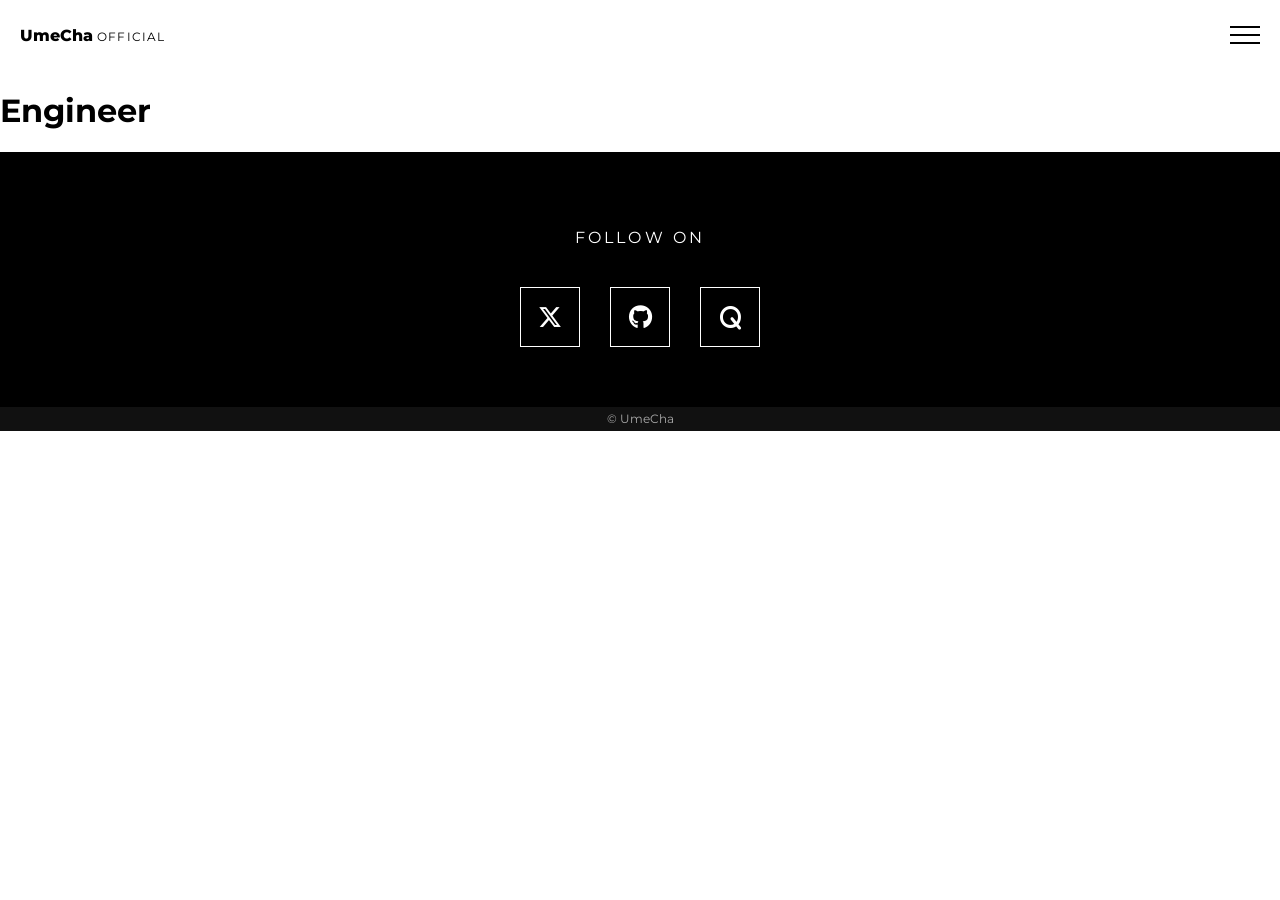
==== engineer.html @ 2894928c "first commit" ====
<!DOCTYPE html>
<html lang="ja">
<head>
  <meta charset="UTF-8">
  <title>UmeCha engineer</title>
  <meta name="viewport" content="width=device-width, initial-scale=1.0">

  <link rel="stylesheet" href="style.css">
  <link rel="stylesheet" href="https://cdnjs.cloudflare.com/ajax/libs/font-awesome/6.5.1/css/all.min.css">
  <link href="https://fonts.googleapis.com/css2?family=Montserrat:wght@700;800&display=swap" rel="stylesheet">
  
  <link rel="icon" type="image/png" href="image/favicon.png">
</head>

<body>

  <!-- ===== ヘッダー ===== -->
  <header class="header">

    <!-- 左：ホームリンク -->
    <a href="index.html" class="header-home">
      <span class="logo-main">UmeCha</span>
      <span class="logo-sub">OFFICIAL</span>
    </a>

    <!-- 右：ハンバーガー -->
    <div class="hamburger">
      <span></span>
      <span></span>
      <span></span>
    </div>

    <!-- ===== ハンバーガーメニュー中身（追加）===== -->
    <nav class="hamburger-menu">
      <a href="index.html">Home</a>
      <a href="profile.html">Profile</a>
      <a href="plate.html">Plate</a>
      <a href="song.html">Song</a>
      <a href="engineer.html">Engineer</a>      
    </nav>

  </header>

  <!-- ===== 本文 ===== -->
  <main class="engineer">
    <h1 class="engineer-title">Engineer</h1>

    <!-- SNSゾーン -->
    <section class="sns-zone">
      <p class="sns-title">FOLLOW ON</p>

      <div class="sns-icons">
        <a href="https://x.com/yaneura_1997" aria-label="X">
         <i class="fa-brands fa-x-twitter"></i>
        </a>
        <a href="https://github.com/yaneura1997" aria-label="GitHub">
         <i class="fa-brands fa-github"></i>
        </a>
        <a href="https://qiita.com/yaneura_engineer" aria-label="Qiita">
         <i class="fa-solid fa-q"></i>
        </a>
      </div>
    </section>
  </main>

  <footer class="footer">
    <p>© UmeCha</p>
  </footer>

  <!-- JSP_ハンバーガー用 -->
  <script>
    const hamburger = document.querySelector('.hamburger');
    const menu = document.querySelector('.hamburger-menu');
    
    hamburger.addEventListener('click', () => {
    menu.classList.toggle('is-open');
    });
  </script>

</body>
</html>
---- style.css ----
* {
  box-sizing: border-box;
}

/* ========================================
   全体
======================================== */

html,
body {
  margin: 0;
  padding: 0;
  font-family: "Montserrat", sans-serif;
}

/* ========================================
   ヘッダー
======================================== */

.header {
  position: relative;
  height: 70px;
}

.header-center {
  position: absolute;
  left: 50%;
  top: 50%;
  transform: translate(-50%, -50%);
  font-size: 32px;
  letter-spacing: .12em;
}

/* Home */

.header-home {
  position: absolute;
  left: 20px;
  top: 50%;
  transform: translateY(-50%);
  text-decoration: none;
  color: #000;
}

.logo-main {
  font-weight: 800;
}

.logo-sub {
  font-size: 12px;
  letter-spacing: .1em;
}

/* ハンバーガー */

.hamburger {
  position: absolute;
  right: 20px;
  top: 50%;
  transform: translateY(-50%);
  width: 30px;
  cursor: pointer;
}

.hamburger span {
  display: block;
  height: 2px;
  margin: 6px 0;
  background: #000;
}

/* メニュー */

.hamburger-menu {
  position: absolute;
  top: 70px;
  right: 0;
  display: none;
  flex-direction: column;
  gap: 16px;
  padding: 24px;
  background: #fff;
  z-index: 100;
}

.hamburger-menu.is-open {
  display: flex;
}

.hamburger-menu a {
  color: #333;
  text-decoration: none;
  font-size: 18px;
}

/* ========================================
   Hero
======================================== */

.hero {
  position: relative;
  width: 100%;
  height: 90vh;
  padding: 10px;
}

.hero img {
  width: 100%;
  height: 100%;
  object-fit: cover;
}

.hero-menu {
  position: absolute;
  left: 50%;
  bottom: 8%;
  transform: translateX(-50%);
  display: flex;
  gap: 40px;
}

.hero-menu a {
  padding: 12px 26px;
  border: 1px solid #fff;
  color: #fff;
  text-decoration: none;
  transition: .3s;
}

.hero-menu a:hover {
  background: #555;
}

/* ========================================
   Profile
======================================= */

.profile{
    max-width:1000px;
    margin:auto;
    padding:80px 20px;
}

.profile-title{
    width:85%;
    max-width:1200px;
    margin:0 auto 40px;

    font-size:56px;
    font-weight:600;

    text-align:left;
}

.profile-hero{
    width:85%;
    max-width:1200px;
    height:auto;
    display:block;
    margin:0 auto 70px;
}

.profile-content{
    max-width:1000px;
    margin:auto;
}

.profile-content h1{
    font-size:48px;
}

.profile-sub{
    font-size:18px;
}

.profile-content p{
    font-size:18px;
    line-height:1.9;
}

/* ========================================
   一覧ページ共通（Plate / Song）
======================================== */

.plate,
.song {
  max-width: 1000px;
  margin: auto;
  padding: 80px 20px;
}

.plate-title,
.song-title {
  font-size: 56px;
  font-weight: 600;
}

.plate-menu,
.song-menu {
  display: flex;
  gap: 40px;
  margin-bottom: 40px;
}

.plate-menu a,
.song-menu a {
  color: #888;
  text-decoration: none;
}

.plate-menu a.active,
.song-menu a.active {
  color: #000;
  font-weight: bold;
  border-bottom: 2px solid #000;
}

.plate-grid,
.song-grid {
  display: grid;
  grid-template-columns: repeat(3,1fr);
  gap: 30px;
}

/* カード共通 */

.plate-card,
.song-card {
  display: block;
  text-decoration: none;
  color: #000;
  transition: .3s;
}

.plate-card img,
.song-card img {
  width: 100%;
  aspect-ratio: 1/1;
  object-fit: cover;
  border-radius: 8px;
}

.song-card img {
  transition: .3s;
}

.song-card:hover img {
  opacity: .75;
}

.plate-card h2,
.song-card h2 {
  font-size: 30px;
  margin: 15px 0 5px;
}

.plate-card p,
.song-card p {
  margin: 0;
  color: #777;
}

/* ========================================
   Song Detail
======================================== */

.song-detail {
  max-width: 1000px;
  margin: auto;
  padding: 80px 20px;
}

.song-detail-inner {
  display: flex;
  flex-direction: column;
  align-items: center;
  gap: 40px;
}

.song-detail img {
  width: 500px;
  max-width: 100%;
  aspect-ratio: 1/1;
  object-fit: cover;
  border-radius: 8px;
}

.song-info {
  width: 500px;
  max-width: 100%;
}

.song-info h1 {
  margin: 0;
  font-size: 24px;
}

.type {
  margin: 10px 0 30px;
  color: #777;
  font-size: 20px;
}

.release {
  margin-bottom: 35px;
}

.credit p {
  margin-bottom: 25px;
}

.links {
  display: flex;
  gap: 20px;
  margin-top: 40px;
}

.links a {
  color: #000;
  text-decoration: none;
  border-bottom: 1px solid #000;
}

.back {
  margin-top: 60px;
}

.back a {
  color: #555;
  text-decoration: none;
}

.back a:hover {
  color: #000;
}

/* ========================================
   Plate Detail
======================================== */

.plate-detail {
  max-width: 1000px;
  margin: auto;
  padding: 80px 20px;
}

.plate-detail-inner {
  display: flex;
  flex-direction: column;
  align-items: center;
  gap: 40px;
}

.plate-detail img {
  width: 500px;
  max-width: 100%;
  aspect-ratio: 1/1;
  object-fit: cover;
  border-radius: 8px;
}

.plate-info {
  width: 500px;
  max-width: 100%;
}

.plate-info h1 {
  margin: 0;
  font-size: 24px;
}

.type {
  margin: 10px 0 30px;
  color: #777;
  font-size: 20px;
}

.release {
  margin-bottom: 35px;
}

.credit p {
  margin-bottom: 25px;
}

.links {
  display: flex;
  gap: 20px;
  margin-top: 40px;
}

.links a {
  color: #000;
  text-decoration: none;
  border-bottom: 1px solid #000;
}

.back {
  margin-top: 60px;
}

.back a {
  color: #555;
  text-decoration: none;
}

.back a:hover {
  color: #000;
}

/* ========================================
   SNS
======================================== */

.sns-zone {
  padding: 60px 20px;
  background: #000;
  color: #fff;
}

.sns-title {
  text-align: center;
  margin-bottom: 40px;
  letter-spacing: .2em;
}

.sns-icons {
  display: flex;
  justify-content: center;
  gap: 30px;
}

.sns-icons a {
  width: 60px;
  height: 60px;
  display: flex;
  justify-content: center;
  align-items: center;
  color: #fff;
  text-decoration: none;
  border: 1px solid #fff;
  transition: .3s;
}

.sns-icons a:hover {
  background: #fff;
  color: #000;
}

.sns-icons i {
  font-size: 24px;
}

/* ========================================
   Footer
======================================== */

.footer {
  display: flex;
  justify-content: center;
  align-items: center;
  height: 24px;
  background: #111;
  color: #aaa;
  font-size: 12px;
}

/* ========================================
   Responsive
======================================== */

@media (max-width:768px){

  /* ---------- Header ---------- */

  .header{
    height:60px;
  }

  .header-home{
    left:15px;
  }

  .logo-main{
    font-size:22px;
  }

  .logo-sub{
    font-size:10px;
  }

  .hamburger{
    right:15px;
    width:28px;
  }

  .hamburger-menu{
    width:100%;
    top:60px;
    right:0;
    padding:20px;
  }

  .hamburger-menu a{
    font-size:20px;
  }

  /* ---------- Hero ---------- */

  .hero{
    height:60vh;
    padding:0;
  }

  .hero-menu{
    flex-direction:column;
    gap:15px;
    bottom:30px;
  }

  .hero-menu a{
    width:220px;
    text-align:center;
  }

  /* ---------- 共通 ---------- */

  .profile,
  .plate,
  .song,
  .song-detail,
  .plate-detail{
    padding:40px 20px;
  }

  .plate-grid,
  .song-grid{
    grid-template-columns:1fr;
  }

  .plate-menu,
  .song-menu{
    flex-wrap:wrap;
    gap:20px;
  }

  .plate-title,
  .song-title{
    font-size:42px;
  }

  .profile-title{
    font-size:42px;
    margin-bottom:25px;
  }

  /* ---------- Profile ---------- */

  .profile-hero{
    width:100%;
    margin-bottom:40px;
  }

  .profile-content h1{
    font-size:40px;
  }

  .profile-sub{
    font-size:18px;
    margin-bottom:25px;
  }

  .profile-content p{
    font-size:16px;
    line-height:1.8;
    margin-bottom:24px;
  }

  /* ---------- Detail ---------- */

  .song-detail img,
  .plate-detail img{
    width:100%;
  }

  .song-info,
  .plate-info{
    width:100%;
  }

  .track-title{
    font-size:16px;
  }

  .lyrics-popup{
    width:90vw;
    font-size:12px;
    max-height:220px;
  }

  /* ---------- SNS ---------- */

  .sns-icons{
    flex-direction:column;
    gap:15px;
  }

}

/* ========================================
   Track List
======================================== */

.track-list h2{

    font-size:20px;
    letter-spacing:.08em;
    margin:50px 0 20px;

}

.track{

    padding:24px 0;
    border-bottom:1px solid #ddd;

}

.track-head{

    display:flex;
    justify-content:space-between;
    align-items:center;
    margin-bottom:14px;

}

.track-title{

    position:relative;
    font-size:18px;
    cursor:pointer;
    transition:.2s;

}

.track-title:hover{

    color:#777;

}

/* ---------- Player ---------- */

.player{

    display:flex;
    align-items:center;
    gap:12px;

    max-height:0;
    overflow:hidden;
    opacity:0;

    transition:.25s;

}

.current,
.duration{

    width:38px;
    font-size:13px;
    color:#777;
    text-align:center;

}

.track:hover .player{

    max-height:40px;
    opacity:1;
    margin-top:12px;

}

.play{

    border:none;
    background:none;
    font-size:18px;
    cursor:pointer;
    padding:0;
    width:22px;

}

/* ---------- Range ---------- */

.seek{

    flex:1;
    appearance:none;
    -webkit-appearance:none;
    background:transparent;
    cursor:pointer;

}

/* 線 */

.seek::-webkit-slider-runnable-track{

    height:2px;
    background:#000;

}

/* 丸 */

.seek::-webkit-slider-thumb{

    -webkit-appearance:none;
    width:10px;
    height:10px;
    border-radius:50%;
    background:#000;
    margin-top:-4px;

}

.seek::-moz-range-track{

    height:2px;
    background:#000;

}

.seek::-moz-range-thumb{

    width:10px;
    height:10px;
    border:none;
    border-radius:50%;
    background:#000;

}

/* ---------- Lyrics Popup ---------- */

.lyrics-popup{

    position:absolute;

    bottom:calc(100% + 1px);
    left:0;

    width:320px;
    max-height:260px;

    overflow-y:auto;

    background:#fff;
    opacity:1;

    border:1px solid #ddd;
    border-radius:10px;

    padding:18px;

    white-space:pre-line;
    line-height:1.9;
    font-size:13px;

    color:#000;

    box-shadow:0 8px 30px rgba(0,0,0,.12);

    display:none;

    z-index:9999;

}

/* ホバー時に表示 */

.track-title:hover .lyrics-popup{

    display:block;

}

/* スクロールバー */

.lyrics-popup::-webkit-scrollbar{

    width:6px;

}

.lyrics-popup::-webkit-scrollbar-thumb{

    background:#bbb;
    border-radius:999px;

}

.lyrics-popup::-webkit-scrollbar-track{

    background:transparent;

}

/* 吹き出しの三角 */

.lyrics-popup::after{

    content:"";

    position:absolute;

    left:20px;
    top:100%;

    border:8px solid transparent;
    border-top-color:#fff;

}

.track-title:hover .lyrics-popup{

    display:block;

}

/* スクロールバー */

.lyrics-popup::-webkit-scrollbar{

    width:6px;

}

.lyrics-popup::-webkit-scrollbar-thumb{

    background:#bbb;
    border-radius:20px;

}

.lyrics-popup::-webkit-scrollbar-track{

    background:transparent;

}

/* 曲名 + 再生ボタン */

.track-left{

    display:flex;
    align-items:center;
    width:100%;

}

.track-title{

    flex:1;

}

.play{

    margin-left:auto;
    border:none;
    background:none;
    font-size:18px;
    cursor:pointer;
    padding:0;

}
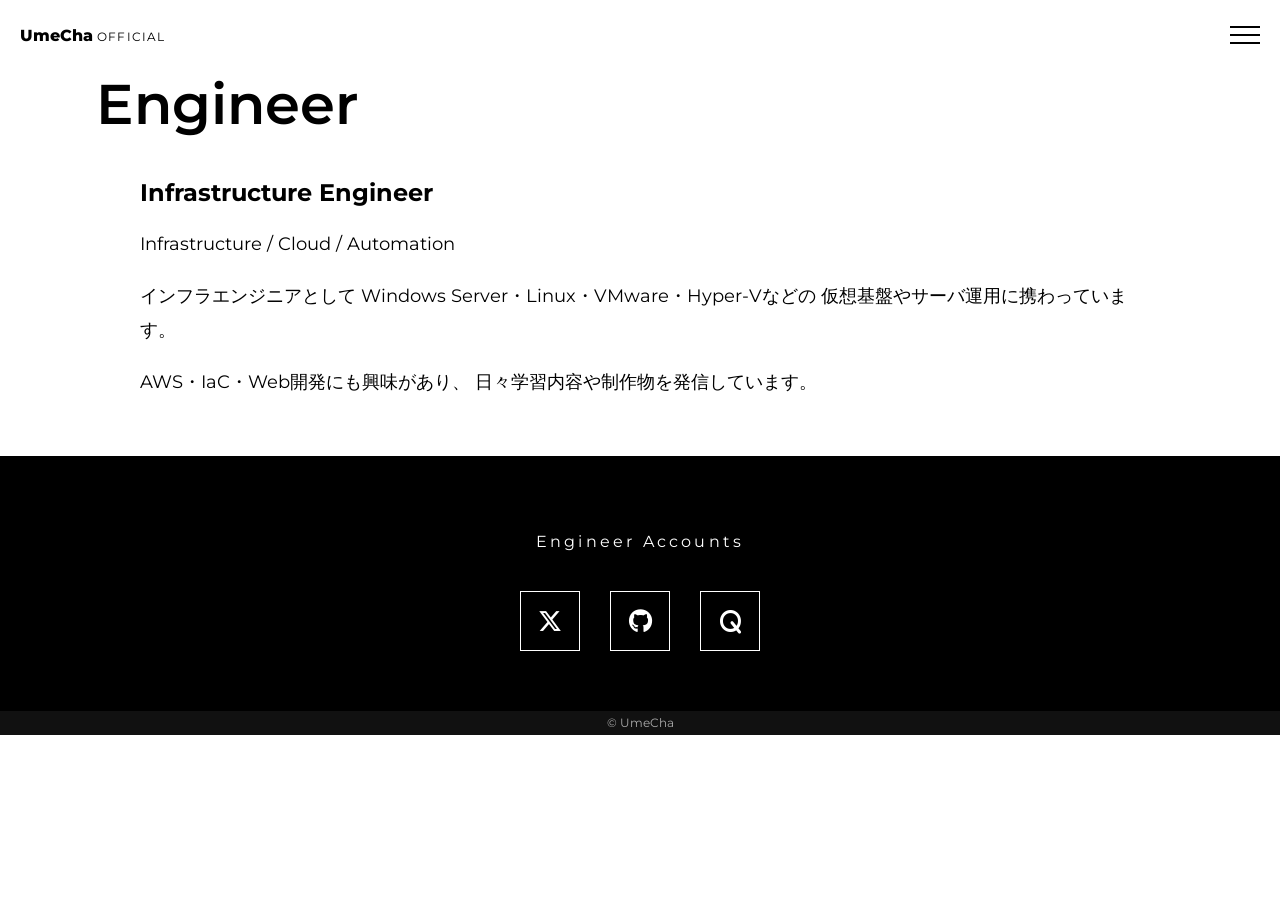
==== commit 1b9c2048: "site update" ====
--- a/engineer.html
+++ b/engineer.html
@@ -1,81 +1,145 @@
 <!DOCTYPE html>
 <html lang="ja">
+
 <head>
+
+  <!-- =======================================
+       Meta
+  ======================================== -->
+
   <meta charset="UTF-8">
-  <title>UmeCha engineer</title>
   <meta name="viewport" content="width=device-width, initial-scale=1.0">
 
-  <link rel="stylesheet" href="style.css">
-  <link rel="stylesheet" href="https://cdnjs.cloudflare.com/ajax/libs/font-awesome/6.5.1/css/all.min.css">
-  <link href="https://fonts.googleapis.com/css2?family=Montserrat:wght@700;800&display=swap" rel="stylesheet">
-  
+  <!-- ページタイトル -->
+  <title>UmeCha Engineer</title>
+
+  <!-- CSS -->
+  <link rel="stylesheet" href="css/style.css">
+
+  <!-- Font Awesome -->
+  <link rel="stylesheet"
+        href="https://cdnjs.cloudflare.com/ajax/libs/font-awesome/6.5.1/css/all.min.css">
+
+  <!-- Google Font -->
+  <link href="https://fonts.googleapis.com/css2?family=Montserrat:wght@700;800&display=swap"
+        rel="stylesheet">
+
+  <!-- Favicon -->
   <link rel="icon" type="image/png" href="image/favicon.png">
+
 </head>
 
 <body>
 
-  <!-- ===== ヘッダー ===== -->
+  <!-- =======================================
+       Header
+  ======================================== -->
+
   <header class="header">
 
-    <!-- 左：ホームリンク -->
+    <!-- ロゴ -->
     <a href="index.html" class="header-home">
       <span class="logo-main">UmeCha</span>
       <span class="logo-sub">OFFICIAL</span>
     </a>
 
-    <!-- 右：ハンバーガー -->
+    <!-- ハンバーガー -->
     <div class="hamburger">
       <span></span>
       <span></span>
       <span></span>
     </div>
 
-    <!-- ===== ハンバーガーメニュー中身（追加）===== -->
+    <!-- メニュー -->
     <nav class="hamburger-menu">
       <a href="index.html">Home</a>
       <a href="profile.html">Profile</a>
       <a href="plate.html">Plate</a>
       <a href="song.html">Song</a>
-      <a href="engineer.html">Engineer</a>      
+      <a href="engineer.html">Engineer</a>
     </nav>
 
   </header>
 
-  <!-- ===== 本文 ===== -->
+  <!-- =======================================
+       Main
+  ======================================== -->
+
   <main class="engineer">
-    <h1 class="engineer-title">Engineer</h1>
 
-    <!-- SNSゾーン -->
+    <!-- ページタイトル -->
+    <h1 class="profile-title">Engineer</h1>
+
+    <!-- 紹介 -->
+    <div class="profile-content">
+
+      <h2>Infrastructure Engineer</h2>
+
+      <p class="profile-sub">
+        Infrastructure / Cloud / Automation
+      </p>
+
+      <p>
+        インフラエンジニアとして
+        Windows Server・Linux・VMware・Hyper-Vなどの
+        仮想基盤やサーバ運用に携わっています。
+      </p>
+
+      <p>
+        AWS・IaC・Web開発にも興味があり、
+        日々学習内容や制作物を発信しています。
+      </p>
+
+    </div>
+
+    <br><br>
+
+    <!-- =======================================
+         SNS
+    ======================================== -->
+
     <section class="sns-zone">
-      <p class="sns-title">FOLLOW ON</p>
+
+      <p class="sns-title">
+        Engineer Accounts
+      </p>
 
       <div class="sns-icons">
-        <a href="https://x.com/yaneura_1997" aria-label="X">
-         <i class="fa-brands fa-x-twitter"></i>
+
+        <a href="https://x.com/yaneura_1997"
+           aria-label="X">
+          <i class="fa-brands fa-x-twitter"></i>
         </a>
-        <a href="https://github.com/yaneura1997" aria-label="GitHub">
-         <i class="fa-brands fa-github"></i>
+
+        <a href="https://github.com/yaneura1997"
+           aria-label="GitHub">
+          <i class="fa-brands fa-github"></i>
         </a>
-        <a href="https://qiita.com/yaneura_engineer" aria-label="Qiita">
-         <i class="fa-solid fa-q"></i>
+
+        <a href="https://qiita.com/yaneura_engineer"
+           aria-label="Qiita">
+          <i class="fa-solid fa-q"></i>
         </a>
+
       </div>
+
     </section>
+
   </main>
+
+  <!-- =======================================
+       Footer
+  ======================================== -->
 
   <footer class="footer">
     <p>© UmeCha</p>
   </footer>
 
-  <!-- JSP_ハンバーガー用 -->
-  <script>
-    const hamburger = document.querySelector('.hamburger');
-    const menu = document.querySelector('.hamburger-menu');
-    
-    hamburger.addEventListener('click', () => {
-    menu.classList.toggle('is-open');
-    });
-  </script>
+  <!-- =======================================
+       JavaScript
+  ======================================== -->
+
+  <script src="js/menu.js"></script>
 
 </body>
-</html>
+</html>
--- a/css/style.css
+++ b/css/style.css
@@ -0,0 +1,760 @@
+/* ========================================
+   Reset
+======================================== */
+
+* {
+  box-sizing: border-box;
+}
+
+html,
+body {
+  margin: 0;
+  padding: 0;
+  font-family: "Montserrat", sans-serif;
+}
+
+
+/* ========================================
+   Header
+======================================== */
+
+.header {
+  position: relative;
+  height: 70px;
+}
+
+/* ---------- Logo ---------- */
+
+.header-center {
+  position: absolute;
+  left: 50%;
+  top: 50%;
+  transform: translate(-50%, -50%);
+  font-size: 32px;
+  letter-spacing: .12em;
+}
+
+.header-home {
+  position: absolute;
+  left: 20px;
+  top: 50%;
+  transform: translateY(-50%);
+  text-decoration: none;
+  color: #000;
+}
+
+.logo-main {
+  font-weight: 800;
+}
+
+.logo-sub {
+  font-size: 12px;
+  letter-spacing: .1em;
+}
+
+/* ---------- Hamburger ---------- */
+
+.hamburger {
+  position: absolute;
+  right: 20px;
+  top: 50%;
+  transform: translateY(-50%);
+  width: 30px;
+  cursor: pointer;
+}
+
+.hamburger span {
+  display: block;
+  height: 2px;
+  margin: 6px 0;
+  background: #000;
+}
+
+/* ---------- Menu ---------- */
+
+.hamburger-menu {
+  position: absolute;
+  top: 70px;
+  right: 0;
+  display: none;
+  flex-direction: column;
+  gap: 16px;
+  padding: 24px;
+  background: #fff;
+  z-index: 100;
+}
+
+.hamburger-menu.is-open {
+  display: flex;
+}
+
+.hamburger-menu a {
+  color: #333;
+  text-decoration: none;
+  font-size: 18px;
+}
+
+
+/* ========================================
+   Hero
+======================================== */
+
+.hero {
+  position: relative;
+  width: 100%;
+  height: 90vh;
+  padding: 10px;
+}
+
+.hero img {
+  width: 100%;
+  height: 100%;
+  object-fit: cover;
+}
+
+.hero-menu {
+  position: absolute;
+  left: 50%;
+  bottom: 8%;
+  transform: translateX(-50%);
+  display: flex;
+  gap: 40px;
+}
+
+.hero-menu a {
+  padding: 12px 26px;
+  border: 1px solid #fff;
+  color: #fff;
+  text-decoration: none;
+  transition: .3s;
+}
+
+.hero-menu a:hover {
+  background: #555;
+}
+
+
+/* ========================================
+   Common
+======================================== */
+
+/* ---------- Page Layout ---------- */
+
+.profile,
+.plate,
+.song,
+.song-detail,
+.plate-detail {
+  max-width: 1000px;
+  margin: auto;
+  padding: 80px 20px;
+}
+
+/* ---------- Page Title ---------- */
+
+.plate-title,
+.song-title {
+  font-size: 56px;
+  font-weight: 600;
+}
+
+/* ---------- Filter Menu ---------- */
+
+.plate-menu,
+.song-menu {
+  display: flex;
+  gap: 40px;
+  margin-bottom: 40px;
+}
+
+.plate-menu a,
+.song-menu a {
+  color: #888;
+  text-decoration: none;
+}
+
+.plate-menu a.active,
+.song-menu a.active {
+  color: #000;
+  font-weight: bold;
+  border-bottom: 2px solid #000;
+}
+
+/* ---------- Grid ---------- */
+
+.plate-grid,
+.song-grid {
+  display: grid;
+  grid-template-columns: repeat(3, 1fr);
+  gap: 30px;
+}
+
+/* ---------- Card ---------- */
+
+.plate-card,
+.song-card {
+  display: block;
+  text-decoration: none;
+  color: #000;
+  transition: .3s;
+}
+
+.plate-card img,
+.song-card img {
+  width: 100%;
+  aspect-ratio: 1 / 1;
+  object-fit: cover;
+  border-radius: 8px;
+}
+
+.song-card img {
+  transition: .3s;
+}
+
+.song-card:hover img {
+  opacity: .75;
+}
+
+.plate-card h2,
+.song-card h2 {
+  margin: 15px 0 5px;
+  font-size: 30px;
+}
+
+.plate-card p,
+.song-card p {
+  margin: 0;
+  color: #777;
+}
+
+/* ========================================
+   Profile
+======================================== */
+
+.profile-title {
+  width: 85%;
+  max-width: 1200px;
+  margin: 0 auto 40px;
+  font-size: 56px;
+  font-weight: 600;
+  text-align: left;
+}
+
+.profile-hero {
+  display: block;
+  width: 85%;
+  max-width: 1200px;
+  height: auto;
+  margin: 0 auto 70px;
+}
+
+.profile-content {
+  max-width: 1000px;
+  margin: auto;
+}
+
+.profile-content h1 {
+  font-size: 48px;
+}
+
+.profile-sub {
+  font-size: 18px;
+}
+
+.profile-content p {
+  font-size: 18px;
+  line-height: 1.9;
+}
+
+
+/* ========================================
+   Song Detail
+======================================== */
+
+.song-detail-inner {
+  display: flex;
+  flex-direction: column;
+  align-items: center;
+  gap: 40px;
+}
+
+.song-detail img {
+  width: 500px;
+  max-width: 100%;
+  aspect-ratio: 1 / 1;
+  object-fit: cover;
+  border-radius: 8px;
+}
+
+.song-info {
+  width: 500px;
+  max-width: 100%;
+}
+
+.song-info h1 {
+  margin: 0;
+  font-size: 24px;
+}
+
+
+/* ========================================
+   Plate Detail
+======================================== */
+
+.plate-detail-inner {
+  display: flex;
+  flex-direction: column;
+  align-items: center;
+  gap: 40px;
+}
+
+.plate-detail img {
+  width: 500px;
+  max-width: 100%;
+  aspect-ratio: 1 / 1;
+  object-fit: cover;
+  border-radius: 8px;
+}
+
+.plate-info {
+  width: 500px;
+  max-width: 100%;
+}
+
+.plate-info h1 {
+  margin: 0;
+  font-size: 24px;
+}
+
+
+/* ========================================
+   Detail Common
+======================================== */
+
+.type {
+  margin: 10px 0 30px;
+  color: #777;
+  font-size: 20px;
+}
+
+.release {
+  margin-bottom: 35px;
+}
+
+.credit p {
+  margin-bottom: 25px;
+}
+
+.links {
+  display: flex;
+  gap: 20px;
+  margin-top: 40px;
+}
+
+.links a {
+  color: #000;
+  text-decoration: none;
+  border-bottom: 1px solid #000;
+}
+
+.back {
+  margin-top: 60px;
+}
+
+.back a {
+  color: #555;
+  text-decoration: none;
+}
+
+.back a:hover {
+  color: #000;
+}
+
+/* ========================================
+   Track List
+======================================== */
+
+.track-list h2 {
+  margin: 50px 0 20px;
+  font-size: 20px;
+  letter-spacing: .08em;
+}
+
+.track {
+  padding: 24px 0;
+  border-bottom: 1px solid #ddd;
+}
+
+.track-head {
+  display: flex;
+  justify-content: space-between;
+  align-items: center;
+  margin-bottom: 14px;
+}
+
+.track-left {
+  display: flex;
+  align-items: center;
+  width: 100%;
+}
+
+.track-title {
+  position: relative;
+  flex: 1;
+  font-size: 18px;
+  cursor: pointer;
+  transition: .2s;
+}
+
+.track-title:hover {
+  color: #777;
+}
+
+
+/* ========================================
+   Player
+======================================== */
+
+.player {
+  display: flex;
+  align-items: center;
+  gap: 12px;
+  max-height: 0;
+  overflow: hidden;
+  opacity: 0;
+  transition: .25s;
+}
+
+.track:hover .player {
+  max-height: 40px;
+  margin-top: 12px;
+  opacity: 1;
+}
+
+.play {
+  width: 22px;
+  margin-left: auto;
+  padding: 0;
+  border: none;
+  background: none;
+  font-size: 18px;
+  cursor: pointer;
+}
+
+.current,
+.duration {
+  width: 38px;
+  font-size: 13px;
+  color: #777;
+  text-align: center;
+}
+
+
+/* ========================================
+   Range
+======================================== */
+
+.seek {
+  flex: 1;
+  appearance: none;
+  -webkit-appearance: none;
+  background: transparent;
+  cursor: pointer;
+}
+
+.seek::-webkit-slider-runnable-track {
+  height: 2px;
+  background: #000;
+}
+
+.seek::-webkit-slider-thumb {
+  -webkit-appearance: none;
+  width: 10px;
+  height: 10px;
+  margin-top: -4px;
+  border-radius: 50%;
+  background: #000;
+}
+
+.seek::-moz-range-track {
+  height: 2px;
+  background: #000;
+}
+
+.seek::-moz-range-thumb {
+  width: 10px;
+  height: 10px;
+  border: none;
+  border-radius: 50%;
+  background: #000;
+}
+
+
+/* ========================================
+   Lyrics Popup
+======================================== */
+
+.lyrics-popup {
+  position: absolute;
+  left: 0;
+  bottom: calc(100% + 1px);
+
+  display: none;
+
+  width: 320px;
+  max-height: 260px;
+  overflow-y: auto;
+
+  padding: 18px;
+
+  background: #fff;
+  color: #000;
+
+  border: 1px solid #ddd;
+  border-radius: 10px;
+
+  box-shadow: 0 8px 30px rgba(0,0,0,.12);
+
+  white-space: pre-line;
+  line-height: 1.9;
+  font-size: 13px;
+
+  z-index: 9999;
+}
+
+.track-title:hover .lyrics-popup {
+  display: block;
+}
+
+.lyrics-popup::after {
+  content: "";
+  position: absolute;
+  left: 20px;
+  top: 100%;
+
+  border: 8px solid transparent;
+  border-top-color: #fff;
+}
+
+.lyrics-popup::-webkit-scrollbar {
+  width: 6px;
+}
+
+.lyrics-popup::-webkit-scrollbar-thumb {
+  background: #bbb;
+  border-radius: 20px;
+}
+
+.lyrics-popup::-webkit-scrollbar-track {
+  background: transparent;
+}
+
+/* ========================================
+   SNS
+======================================== */
+
+.sns-zone {
+  padding: 60px 20px;
+  background: #000;
+  color: #fff;
+}
+
+.sns-title {
+  margin-bottom: 40px;
+  text-align: center;
+  letter-spacing: .2em;
+}
+
+.sns-icons {
+  display: flex;
+  justify-content: center;
+  gap: 30px;
+}
+
+.sns-icons a {
+  display: flex;
+  justify-content: center;
+  align-items: center;
+
+  width: 60px;
+  height: 60px;
+
+  color: #fff;
+  text-decoration: none;
+
+  border: 1px solid #fff;
+
+  transition: .3s;
+}
+
+.sns-icons a:hover {
+  background: #fff;
+  color: #000;
+}
+
+.sns-icons i {
+  font-size: 24px;
+}
+
+
+/* ========================================
+   Footer
+======================================== */
+
+.footer {
+  display: flex;
+  justify-content: center;
+  align-items: center;
+
+  height: 24px;
+
+  background: #111;
+  color: #aaa;
+
+  font-size: 12px;
+}
+
+
+/* ========================================
+   Responsive
+======================================== */
+
+@media (max-width:768px){
+
+  /* ---------- Header ---------- */
+
+  .header{
+    height:60px;
+  }
+
+  .header-home{
+    left:15px;
+  }
+
+  .logo-main{
+    font-size:22px;
+  }
+
+  .logo-sub{
+    font-size:10px;
+  }
+
+  .hamburger{
+    right:15px;
+    width:28px;
+  }
+
+  .hamburger-menu{
+    top:60px;
+    right:0;
+    width:100%;
+    padding:20px;
+  }
+
+  .hamburger-menu a{
+    font-size:20px;
+  }
+
+  /* ---------- Hero ---------- */
+
+  .hero{
+    height:60vh;
+    padding:0;
+  }
+
+  .hero-menu{
+    bottom:30px;
+    flex-direction:column;
+    gap:15px;
+  }
+
+  .hero-menu a{
+    width:220px;
+    text-align:center;
+  }
+
+  /* ---------- Common ---------- */
+
+  .profile,
+  .plate,
+  .song,
+  .song-detail,
+  .plate-detail{
+    padding:40px 20px;
+  }
+
+  .plate-title,
+  .song-title,
+  .profile-title{
+    font-size:42px;
+  }
+
+  .plate-grid,
+  .song-grid{
+    grid-template-columns:1fr;
+  }
+
+  .plate-menu,
+  .song-menu{
+    flex-wrap:wrap;
+    gap:20px;
+  }
+
+  /* ---------- Profile ---------- */
+
+  .profile-hero{
+    width:100%;
+    margin-bottom:40px;
+  }
+
+  .profile-content h1{
+    font-size:40px;
+  }
+
+  .profile-content h2{
+    margin: 10px 0 30px;
+    font-size: 38px;
+    font-weight: 700;
+  }
+
+  .profile-sub{
+    margin-bottom:25px;
+    font-size:18px;
+  }
+
+  .profile-content p{
+    margin-bottom:24px;
+    font-size:16px;
+    line-height:1.8;
+  }
+
+  /* ---------- Detail ---------- */
+
+  .song-detail img,
+  .plate-detail img{
+    width:100%;
+  }
+
+  .song-info,
+  .plate-info{
+    width:100%;
+  }
+
+  .track-title{
+    font-size:16px;
+  }
+
+  .lyrics-popup{
+    width:90vw;
+    max-height:220px;
+    font-size:12px;
+  }
+
+  /* ---------- SNS ---------- */
+
+  .sns-icons{
+    justify-content:center;
+    gap:20px;
+  }
+
+}
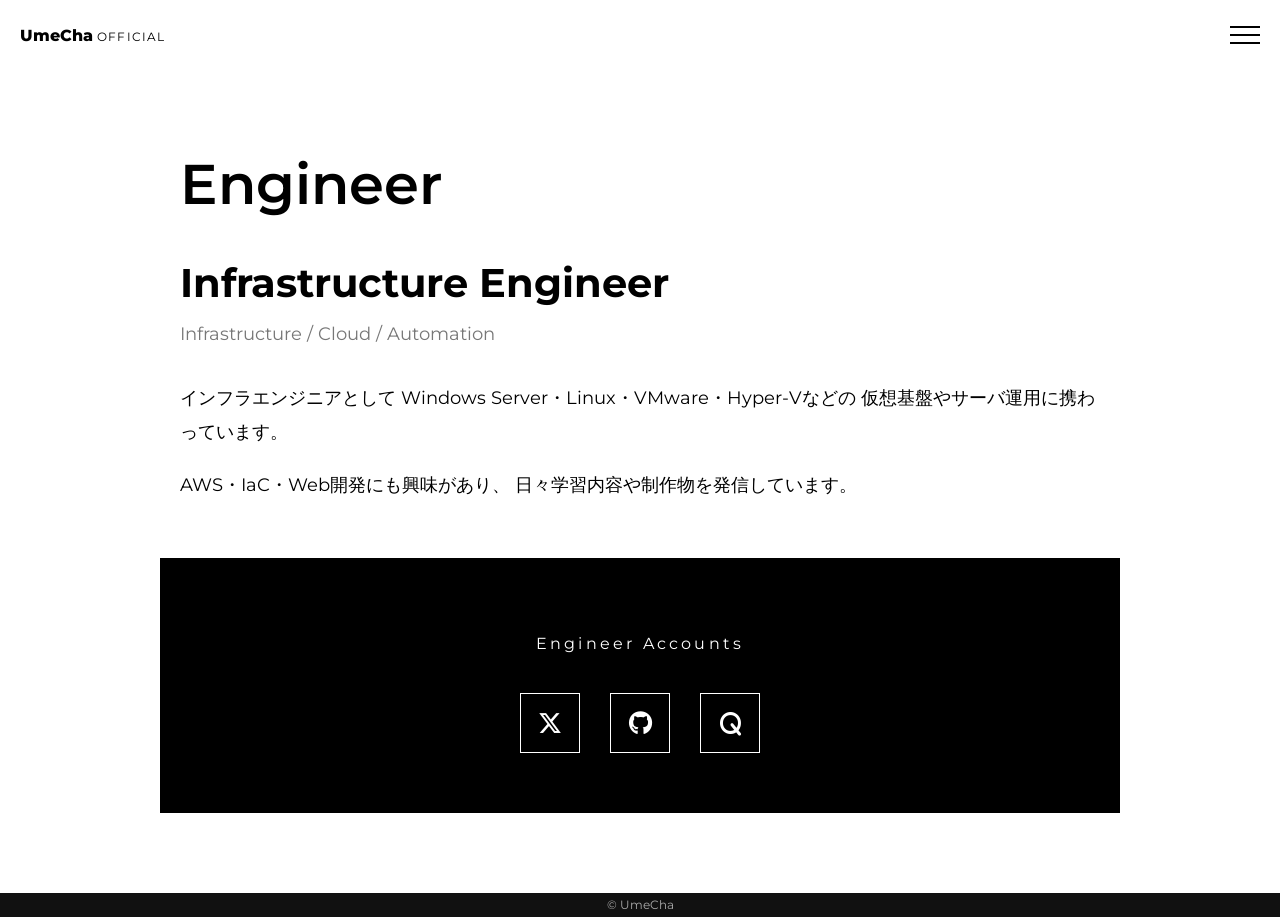
==== commit 681757d6: "site update" ====
--- a/engineer.html
+++ b/engineer.html
@@ -65,7 +65,7 @@
        Main
   ======================================== -->
 
-  <main class="engineer">
+  <main class="profile">
 
     <!-- ページタイトル -->
     <h1 class="profile-title">Engineer</h1>
--- a/css/style.css
+++ b/css/style.css
@@ -141,19 +141,24 @@
 /* ---------- Page Layout ---------- */
 
 .profile,
+.engineer,
 .plate,
 .song,
 .song-detail,
 .plate-detail {
   max-width: 1000px;
-  margin: auto;
+  margin: 0 auto;
   padding: 80px 20px;
 }
 
 /* ---------- Page Title ---------- */
 
+.profile-title,
 .plate-title,
 .song-title {
+  max-width: 1000px;
+  margin: 0 auto 40px;
+  padding: 0 20px;
   font-size: 56px;
   font-weight: 600;
 }
@@ -194,8 +199,8 @@
 .plate-card,
 .song-card {
   display: block;
+  color: #000;
   text-decoration: none;
-  color: #000;
   transition: .3s;
 }
 
@@ -231,15 +236,6 @@
    Profile
 ======================================== */
 
-.profile-title {
-  width: 85%;
-  max-width: 1200px;
-  margin: 0 auto 40px;
-  font-size: 56px;
-  font-weight: 600;
-  text-align: left;
-}
-
 .profile-hero {
   display: block;
   width: 85%;
@@ -250,15 +246,25 @@
 
 .profile-content {
   max-width: 1000px;
-  margin: auto;
+  margin: 0 auto;
+  padding: 0 20px;
 }
 
 .profile-content h1 {
+  margin: 0;
   font-size: 48px;
 }
 
+.profile-content h2 {
+  margin: 0;
+  font-size: 40px;
+  font-weight: 700;
+}
+
 .profile-sub {
+  margin: 10px 0 30px;
   font-size: 18px;
+  color: #777;
 }
 
 .profile-content p {
@@ -513,7 +519,7 @@
   border: 1px solid #ddd;
   border-radius: 10px;
 
-  box-shadow: 0 8px 30px rgba(0,0,0,.12);
+  box-shadow: 0 8px 30px rgba(0, 0, 0, .12);
 
   white-space: pre-line;
   line-height: 1.9;
@@ -712,13 +718,13 @@
   }
 
   .profile-content h2{
-    margin: 10px 0 30px;
-    font-size: 38px;
-    font-weight: 700;
+    margin:0;
+    font-size:34px;
+    font-weight:700;
   }
 
   .profile-sub{
-    margin-bottom:25px;
+    margin:10px 0 25px;
     font-size:18px;
   }
 
